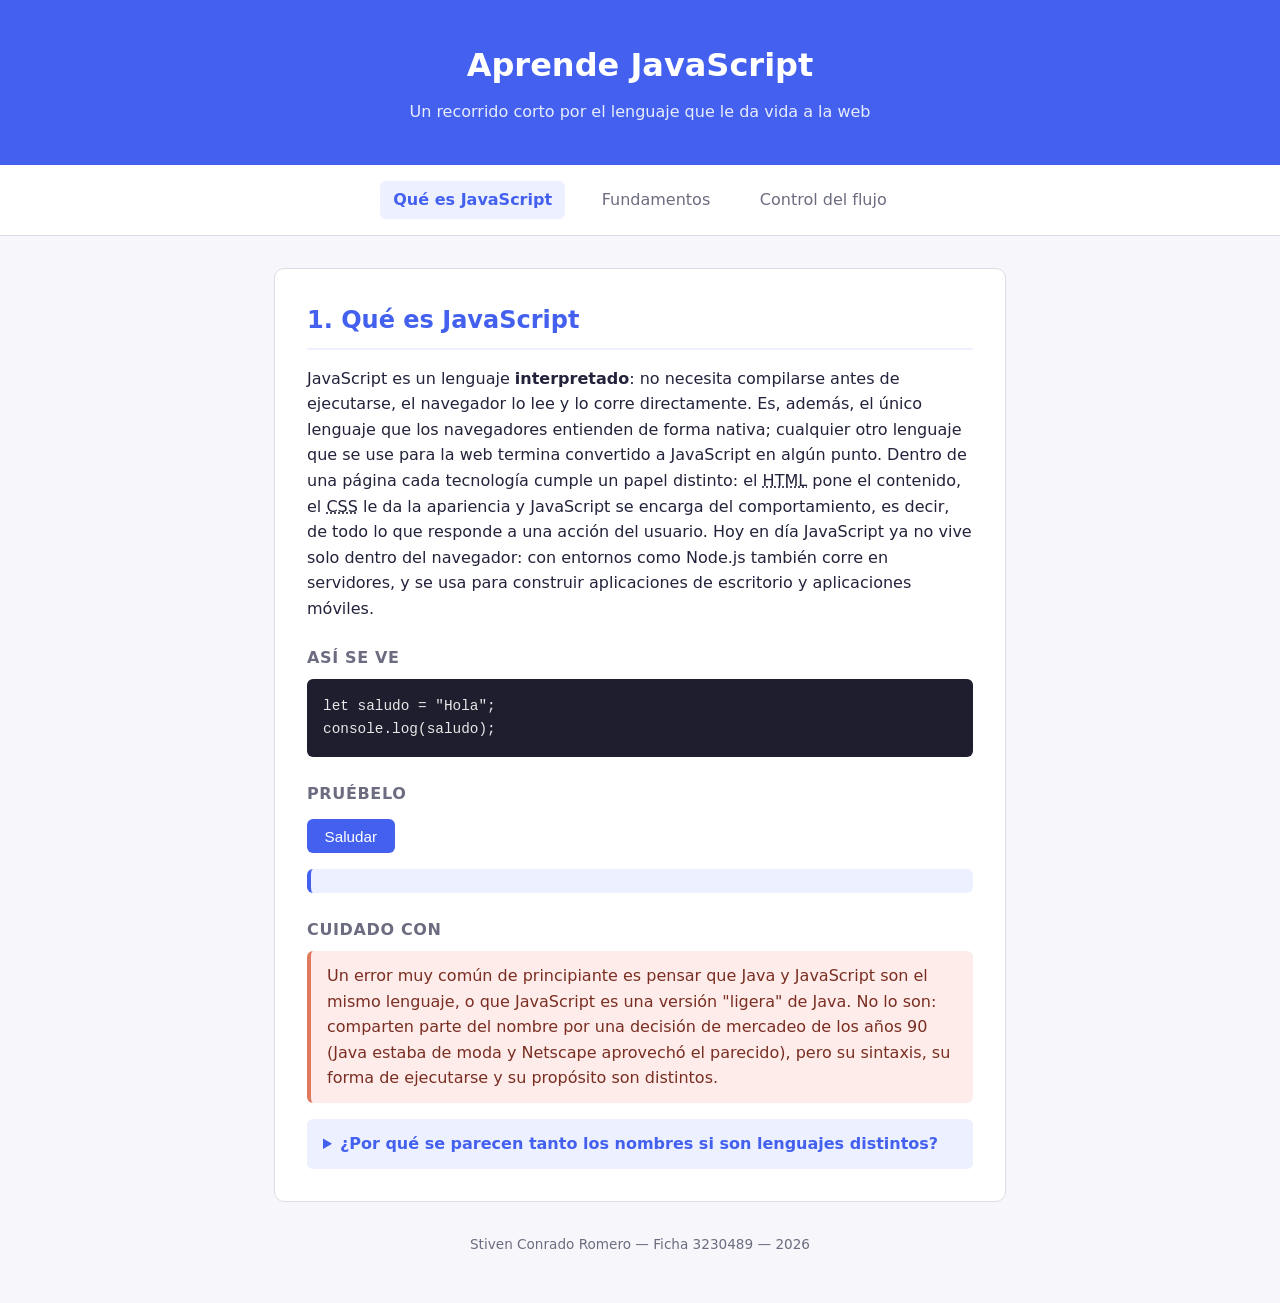
==== index.html @ a47e08f4 "version 1.0" ====
<!DOCTYPE html>
<html lang="es">
<head>
  <meta charset="UTF-8">
  <meta name="viewport" content="width=device-width, initial-scale=1.0">
  <title>Aprende JavaScript — Qué es JavaScript</title>
  <link rel="stylesheet" href="css/estilos.css">
  <script src="js/script.js" defer></script>
</head>
<body>

  <header class="cabecera">
    <h1>Aprende JavaScript</h1>
    <p class="lema">Un recorrido corto por el lenguaje que le da vida a la web</p>
  </header>

  <nav class="menu">
    <a href="index.html" class="activo">Qué es JavaScript</a>
    <a href="fundamentos.html">Fundamentos</a>
    <a href="control.html">Control del flujo</a>
  </nav>

  <main>

    <section id="tema-que-es" class="tema">
      <h2>1. Qué es JavaScript</h2>

      <!-- ① La explicación -->
      <p>
        JavaScript es un lenguaje <strong>interpretado</strong>: no necesita compilarse antes de
        ejecutarse, el navegador lo lee y lo corre directamente. Es, además, el único lenguaje que
        los navegadores entienden de forma nativa; cualquier otro lenguaje que se use para la web
        termina convertido a JavaScript en algún punto. Dentro de una página cada tecnología
        cumple un papel distinto: el <abbr title="HyperText Markup Language">HTML</abbr> pone el
        contenido, el <abbr title="Cascading Style Sheets">CSS</abbr> le da la apariencia y
        JavaScript se encarga del comportamiento, es decir, de todo lo que responde a una acción
        del usuario. Hoy en día JavaScript ya no vive solo dentro del navegador: con entornos como
        Node.js también corre en servidores, y se usa para construir aplicaciones de escritorio y
        aplicaciones móviles.
      </p>

      <!-- ② El código que se LEE -->
      <h3>Así se ve</h3>
      <pre><code>let saludo = "Hola";
console.log(saludo);</code></pre>

      <!-- ③ El código que se EJECUTA -->
      <h3>Pruébelo</h3>
      <button id="btnSaludo" aria-pressed="false">Saludar</button>
      <p id="salidaSaludo" class="salida"></p>

      <!-- ④ El error frecuente -->
      <h3>Cuidado con</h3>
      <p class="aviso">
        Un error muy común de principiante es pensar que Java y JavaScript son el mismo lenguaje,
        o que JavaScript es una versión "ligera" de Java. No lo son: comparten parte del nombre
        por una decisión de mercadeo de los años 90 (Java estaba de moda y Netscape aprovechó el
        parecido), pero su sintaxis, su forma de ejecutarse y su propósito son distintos.
      </p>

      <details>
        <summary>¿Por qué se parecen tanto los nombres si son lenguajes distintos?</summary>
        <p>
          JavaScript se llamó originalmente <em>LiveScript</em>. Netscape lo renombró a
          JavaScript como estrategia comercial, aprovechando la popularidad que Java tenía en ese
          momento, aunque el diseño interno de ambos lenguajes no tiene relación directa.
        </p>
      </details>

    </section>

  </main>

  <footer class="pie">
    <p>Stiven Conrado Romero — Ficha 3230489 — <span id="anio"></span></p>
  </footer>

</body>
</html>
---- css/estilos.css ----
/* ---------- Variables: paleta del sitio ---------- */
:root {
  --fondo: #f7f7fb;
  --fondo-tarjeta: #ffffff;
  --texto: #22223b;
  --acento: #4361ee;
  --acento-suave: #edf0fe;
  --suave: #6c6c80;
  --borde: #dcdce6;
  --exito: #2a9d8f;
  --aviso: #e07a5f;
}

* { box-sizing: border-box; margin: 0; padding: 0; }

body {
  background: var(--fondo);
  color: var(--texto);
  font-family: system-ui, -apple-system, "Segoe UI", sans-serif;
  line-height: 1.6;
  padding: 0 0 3rem;
}

/* ---------- Cabecera y navegación ---------- */
.cabecera {
  background: var(--acento);
  color: #ffffff;
  padding: 2.5rem 2rem;
  text-align: center;
}

.cabecera h1 {
  font-size: 2rem;
  margin-bottom: .5rem;
}

.lema {
  color: #e8ecff;
  font-size: 1rem;
}

.menu {
  display: flex;
  justify-content: center;
  gap: 1.5rem;
  background: var(--fondo-tarjeta);
  padding: 1rem;
  border-bottom: 1px solid var(--borde);
  flex-wrap: wrap;
  position: sticky;
  top: 0;
}

.menu a {
  text-decoration: none;
  color: var(--suave);
  font-weight: 500;
  padding: .4rem .8rem;
  border-radius: 6px;
}

.menu a:hover {
  background: var(--acento-suave);
}

/* Marcar la página actual en el menú */
.menu a.activo {
  font-weight: bold;
  color: var(--acento);
  background: var(--acento-suave);
}

/* ---------- Contenido principal ---------- */
main {
  max-width: 780px;
  margin: 2rem auto;
  padding: 0 1.5rem;
}

.tema {
  background: var(--fondo-tarjeta);
  border: 1px solid var(--borde);
  border-radius: 10px;
  padding: 2rem;
  margin-bottom: 2rem;
}

.tema h2 {
  color: var(--acento);
  margin-bottom: 1rem;
  border-bottom: 2px solid var(--acento-suave);
  padding-bottom: .5rem;
}

.tema h3 {
  margin: 1.5rem 0 .5rem;
  font-size: 1rem;
  color: var(--suave);
  text-transform: uppercase;
  letter-spacing: .04em;
}

.tema p {
  margin-bottom: .75rem;
}

/* ---------- El bloque de código ---------- */
pre {
  background: #1e1e2e;
  color: #e8e8e8;
  padding: 1rem;
  border-radius: 6px;
  overflow-x: auto;
  margin-bottom: .75rem;
}

code {
  font-family: "Consolas", "Courier New", monospace;
  font-size: .9rem;
}

p code, label code {
  background: var(--acento-suave);
  color: var(--acento);
  padding: .1rem .35rem;
  border-radius: 4px;
}

/* ---------- Controles: botones e inputs ---------- */
button {
  background: var(--acento);
  color: #fff;
  border: none;
  padding: .55rem 1.1rem;
  border-radius: 6px;
  font-size: .95rem;
  cursor: pointer;
  margin: .25rem .4rem .25rem 0;
}

button:hover { opacity: .9; }
button:active { transform: translateY(1px); }

input[type="text"] {
  padding: .5rem .7rem;
  border: 1px solid var(--borde);
  border-radius: 6px;
  font-size: .95rem;
  margin: .25rem .4rem .25rem 0;
  width: 220px;
  max-width: 100%;
}

label {
  display: inline-block;
  margin-bottom: .3rem;
  font-size: .9rem;
  color: var(--suave);
}

/* ---------- Salidas y avisos ---------- */
.salida {
  background: var(--acento-suave);
  border-left: 4px solid var(--acento);
  padding: .75rem 1rem;
  border-radius: 6px;
  margin-top: .75rem;
  min-height: 1.2rem;
}

.aviso {
  background: #fdecea;
  border-left: 4px solid var(--aviso);
  padding: .75rem 1rem;
  border-radius: 6px;
  color: #7a2e22;
}

details {
  margin-top: 1rem;
  background: var(--acento-suave);
  border-radius: 6px;
  padding: .75rem 1rem;
}

summary {
  cursor: pointer;
  font-weight: 600;
  color: var(--acento);
}

/* ---------- Pie de página ---------- */
.pie {
  text-align: center;
  color: var(--suave);
  font-size: .85rem;
  margin-top: 2rem;
}
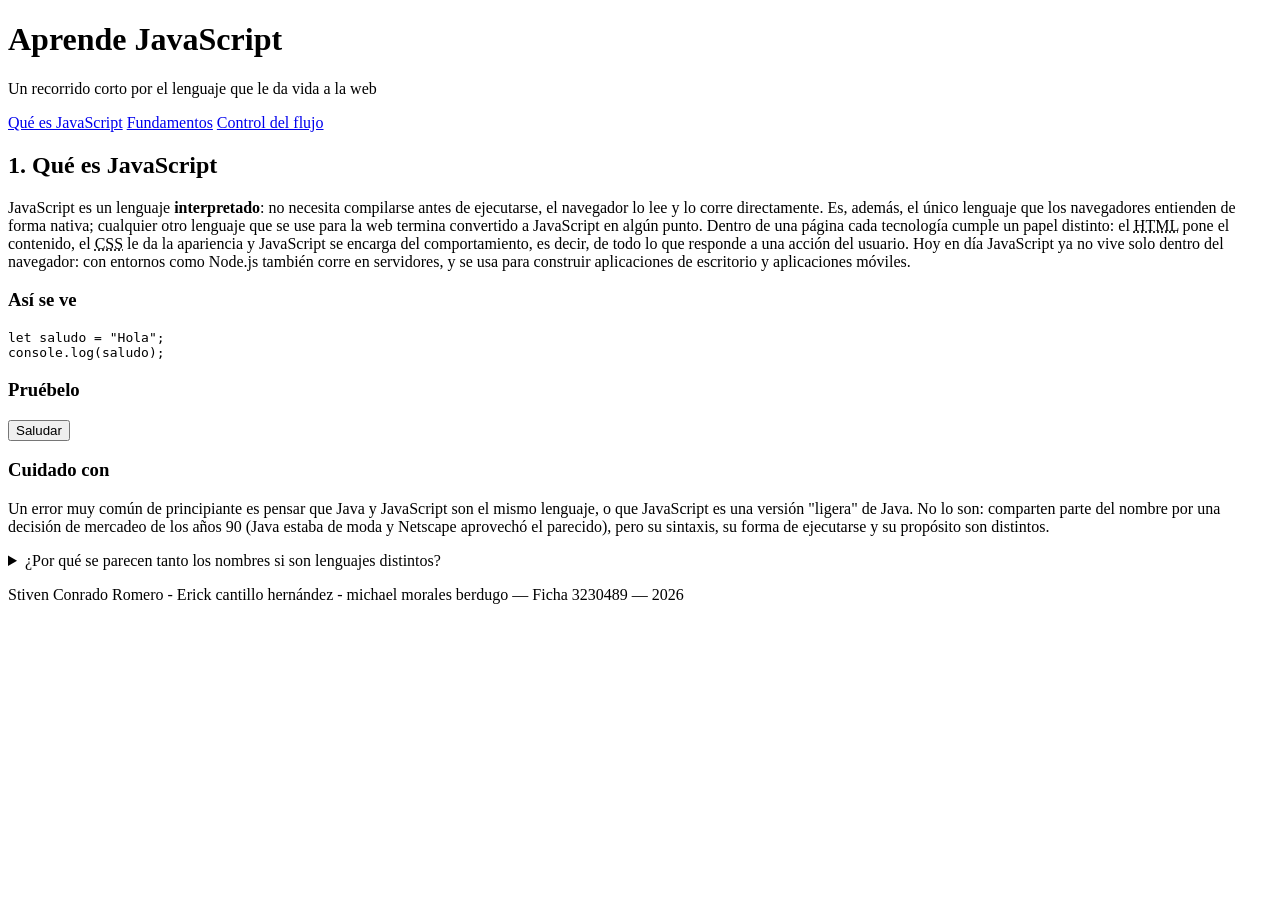
==== commit 3a64bbb8: "parte 1" ====
--- a/index.html
+++ b/index.html
@@ -72,7 +72,7 @@
   </main>
 
   <footer class="pie">
-    <p>Stiven Conrado Romero — Ficha 3230489 — <span id="anio"></span></p>
+    <p>Stiven Conrado Romero - Erick cantillo hernández - michael morales berdugo — Ficha 3230489 — <span id="anio"></span></p>
   </footer>
 
 </body>
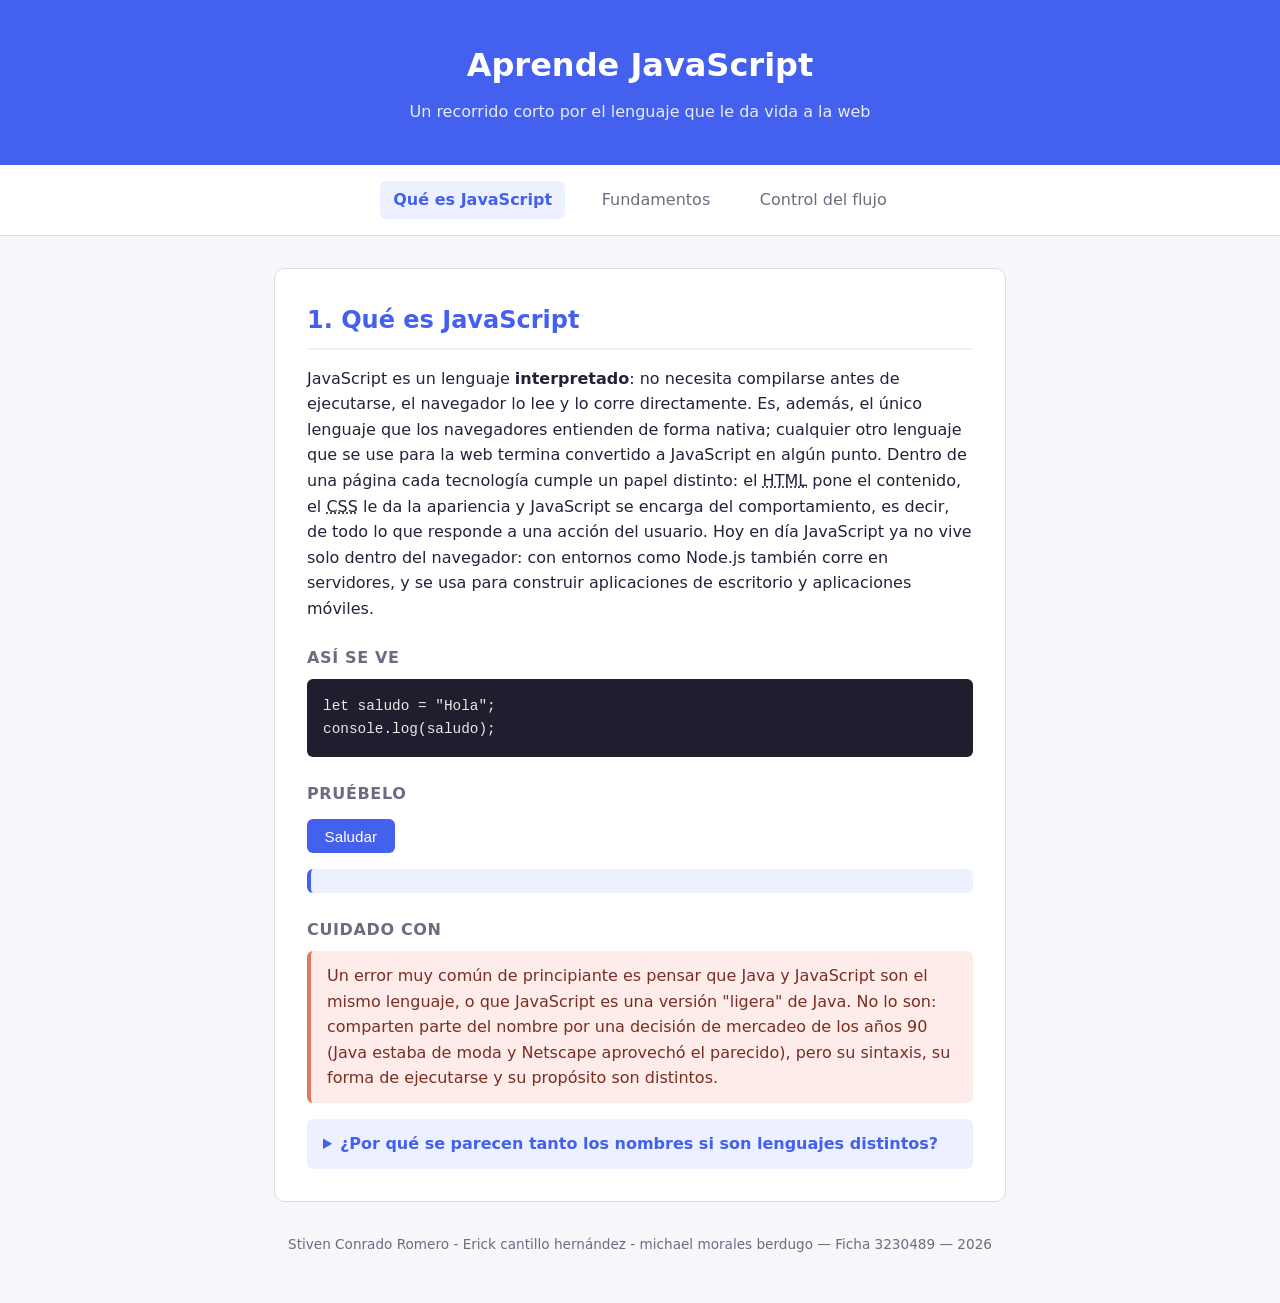
==== commit 37d6618a: "terminado" ====
--- a/index.html
+++ b/index.html
@@ -76,4 +76,4 @@
   </footer>
 
 </body>
-</html>+</html> 
--- a/css/estilos.css
+++ b/css/estilos.css
@@ -0,0 +1,198 @@
+/* ---------- Variables: paleta del sitio ---------- */
+:root {
+  --fondo: #f7f7fb;
+  --fondo-tarjeta: #ffffff;
+  --texto: #22223b;
+  --acento: #4361ee;
+  --acento-suave: #edf0fe;
+  --suave: #6c6c80;
+  --borde: #dcdce6;
+  --exito: #2a9d8f;
+  --aviso: #e07a5f;
+}
+
+* { box-sizing: border-box; margin: 0; padding: 0; }
+
+body {
+  background: var(--fondo);
+  color: var(--texto);
+  font-family: system-ui, -apple-system, "Segoe UI", sans-serif;
+  line-height: 1.6;
+  padding: 0 0 3rem;
+}
+
+/* ---------- Cabecera y navegación ---------- */
+.cabecera {
+  background: var(--acento);
+  color: #ffffff;
+  padding: 2.5rem 2rem;
+  text-align: center;
+}
+
+.cabecera h1 {
+  font-size: 2rem;
+  margin-bottom: .5rem;
+}
+
+.lema {
+  color: #e8ecff;
+  font-size: 1rem;
+}
+
+.menu {
+  display: flex;
+  justify-content: center;
+  gap: 1.5rem;
+  background: var(--fondo-tarjeta);
+  padding: 1rem;
+  border-bottom: 1px solid var(--borde);
+  flex-wrap: wrap;
+  position: sticky;
+  top: 0;
+}
+
+.menu a {
+  text-decoration: none;
+  color: var(--suave);
+  font-weight: 500;
+  padding: .4rem .8rem;
+  border-radius: 6px;
+}
+
+.menu a:hover {
+  background: var(--acento-suave);
+}
+
+/* Marcar la página actual en el menú */
+.menu a.activo {
+  font-weight: bold;
+  color: var(--acento);
+  background: var(--acento-suave);
+}
+
+/* ---------- Contenido principal ---------- */
+main {
+  max-width: 780px;
+  margin: 2rem auto;
+  padding: 0 1.5rem;
+}
+
+.tema {
+  background: var(--fondo-tarjeta);
+  border: 1px solid var(--borde);
+  border-radius: 10px;
+  padding: 2rem;
+  margin-bottom: 2rem;
+}
+
+.tema h2 {
+  color: var(--acento);
+  margin-bottom: 1rem;
+  border-bottom: 2px solid var(--acento-suave);
+  padding-bottom: .5rem;
+}
+
+.tema h3 {
+  margin: 1.5rem 0 .5rem;
+  font-size: 1rem;
+  color: var(--suave);
+  text-transform: uppercase;
+  letter-spacing: .04em;
+}
+
+.tema p {
+  margin-bottom: .75rem;
+}
+
+/* ---------- El bloque de código ---------- */
+pre {
+  background: #1e1e2e;
+  color: #e8e8e8;
+  padding: 1rem;
+  border-radius: 6px;
+  overflow-x: auto;
+  margin-bottom: .75rem;
+}
+
+code {
+  font-family: "Consolas", "Courier New", monospace;
+  font-size: .9rem;
+}
+
+p code, label code {
+  background: var(--acento-suave);
+  color: var(--acento);
+  padding: .1rem .35rem;
+  border-radius: 4px;
+}
+
+/* ---------- Controles: botones e inputs ---------- */
+button {
+  background: var(--acento);
+  color: #fff;
+  border: none;
+  padding: .55rem 1.1rem;
+  border-radius: 6px;
+  font-size: .95rem;
+  cursor: pointer;
+  margin: .25rem .4rem .25rem 0;
+}
+
+button:hover { opacity: .9; }
+button:active { transform: translateY(1px); }
+
+input[type="text"] {
+  padding: .5rem .7rem;
+  border: 1px solid var(--borde);
+  border-radius: 6px;
+  font-size: .95rem;
+  margin: .25rem .4rem .25rem 0;
+  width: 220px;
+  max-width: 100%;
+}
+
+label {
+  display: inline-block;
+  margin-bottom: .3rem;
+  font-size: .9rem;
+  color: var(--suave);
+}
+
+/* ---------- Salidas y avisos ---------- */
+.salida {
+  background: var(--acento-suave);
+  border-left: 4px solid var(--acento);
+  padding: .75rem 1rem;
+  border-radius: 6px;
+  margin-top: .75rem;
+  min-height: 1.2rem;
+}
+
+.aviso {
+  background: #fdecea;
+  border-left: 4px solid var(--aviso);
+  padding: .75rem 1rem;
+  border-radius: 6px;
+  color: #7a2e22;
+}
+
+details {
+  margin-top: 1rem;
+  background: var(--acento-suave);
+  border-radius: 6px;
+  padding: .75rem 1rem;
+}
+
+summary {
+  cursor: pointer;
+  font-weight: 600;
+  color: var(--acento);
+}
+
+/* ---------- Pie de página ---------- */
+.pie {
+  text-align: center;
+  color: var(--suave);
+  font-size: .85rem;
+  margin-top: 2rem;
+}
